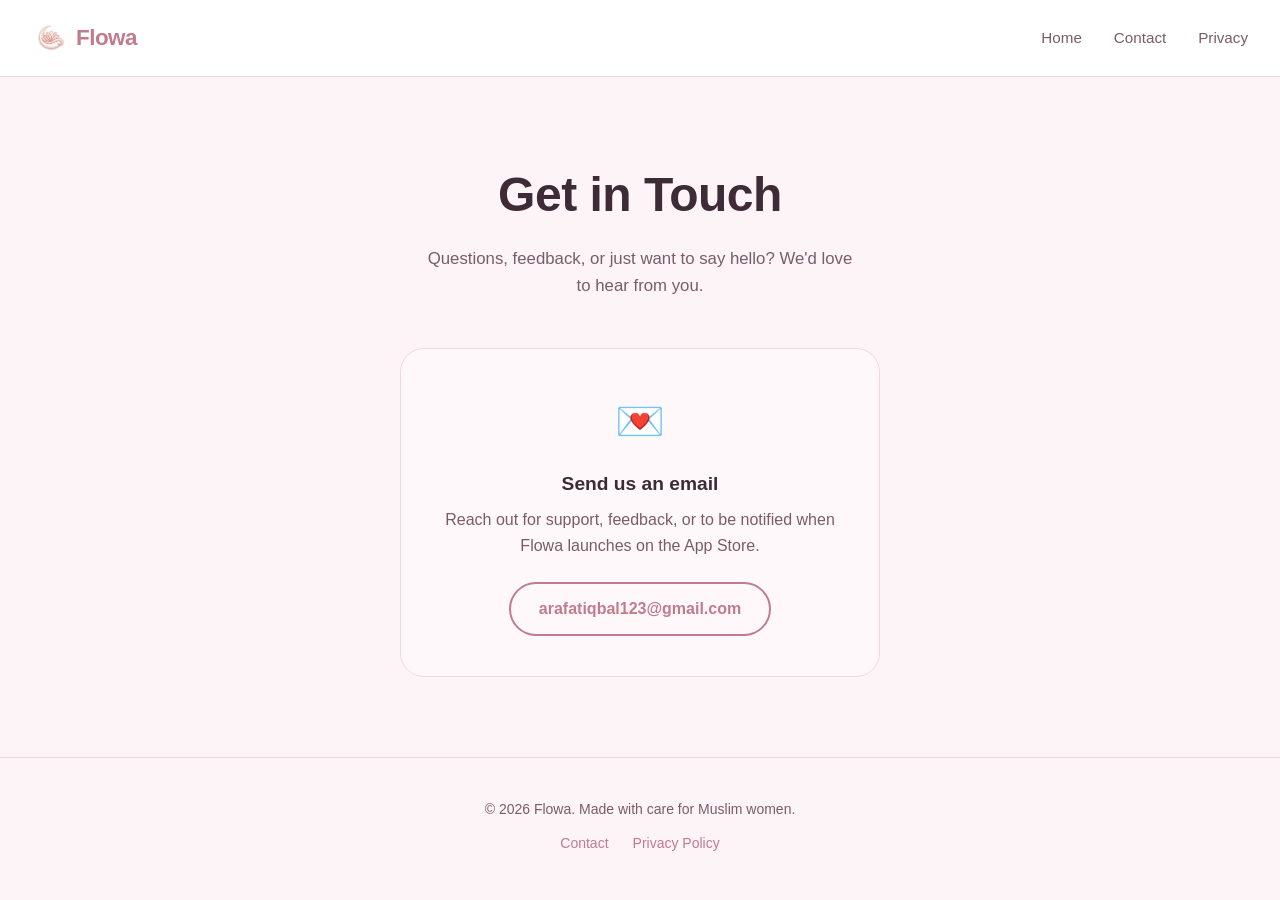
==== contact.html @ a45e1ef1 "Initial commit — Flowa landing site" ====
<!DOCTYPE html>
<html lang="en">
<head>
  <meta charset="UTF-8" />
  <meta name="viewport" content="width=device-width, initial-scale=1.0" />
  <title>Contact — Flowa</title>
  <meta name="description" content="Get in touch with the Flowa team." />
  <link rel="stylesheet" href="style.css" />
</head>
<body>

  <nav>
    <a class="nav-logo" href="index.html">
      <img src="logo-transparent.png" alt="Flowa logo" />
      Flowa
    </a>
    <ul class="nav-links">
      <li><a href="index.html">Home</a></li>
      <li><a href="contact.html">Contact</a></li>
      <li><a href="privacy.html">Privacy</a></li>
    </ul>
  </nav>

  <main>
    <section class="page-hero">
      <h1>Get in Touch</h1>
      <p>Questions, feedback, or just want to say hello? We'd love to hear from you.</p>
    </section>

    <div class="contact-card">
      <span class="feature-icon">💌</span>
      <h3>Send us an email</h3>
      <p>Reach out for support, feedback, or to be notified when Flowa launches on the App Store.</p>
      <a href="mailto:arafatiqbal123@gmail.com" class="email-link">arafatiqbal123@gmail.com</a>
    </div>
  </main>

  <footer>
    <p>&copy; 2026 Flowa. Made with care for Muslim women.</p>
    <div class="footer-links">
      <a href="contact.html">Contact</a>
      <a href="privacy.html">Privacy Policy</a>
    </div>
  </footer>

</body>
</html>
---- style.css ----
*, *::before, *::after { box-sizing: border-box; margin: 0; padding: 0; }

:root {
  --bg: #FDF4F7;
  --accent: #C17B8C;
  --accent-light: #E8A4B8;
  --accent-dark: #9A5A6D;
  --text: #3D2B35;
  --text-muted: #7A5C68;
  --white: #FFFFFF;
  --card-bg: #FFF8FA;
  --border: #F0D9E2;
}

body {
  font-family: -apple-system, BlinkMacSystemFont, 'Segoe UI', Roboto, sans-serif;
  background: var(--bg);
  color: var(--text);
  line-height: 1.6;
}

/* NAV */
nav {
  display: flex;
  align-items: center;
  justify-content: space-between;
  padding: 1.25rem 2rem;
  background: var(--white);
  border-bottom: 1px solid var(--border);
  position: sticky;
  top: 0;
  z-index: 100;
}

.nav-logo {
  display: flex;
  align-items: center;
  gap: 0.5rem;
  font-size: 1.4rem;
  font-weight: 700;
  color: var(--accent);
  text-decoration: none;
  letter-spacing: -0.5px;
}

.nav-logo img {
  height: 36px;
  width: 36px;
  object-fit: contain;
}

.nav-links {
  display: flex;
  gap: 2rem;
  list-style: none;
}

.nav-links a {
  text-decoration: none;
  color: var(--text-muted);
  font-size: 0.95rem;
  font-weight: 500;
  transition: color 0.2s;
}

.nav-links a:hover { color: var(--accent); }

/* HERO */
.hero {
  text-align: center;
  padding: 6rem 2rem 5rem;
  max-width: 680px;
  margin: 0 auto;
}

.hero-logo {
  display: block;
  width: 150px;
  height: 150px;
  object-fit: contain;
  margin: 0 auto 2rem;
  filter: drop-shadow(0 6px 24px rgba(193, 123, 140, 0.3));
}

.hero-arabic {
  font-size: 3.5rem;
  font-weight: 700;
  color: #EAB0C0;
  margin-bottom: 1.25rem;
  direction: rtl;
}

.hero-badge {
  display: inline-block;
  background: #F7E0E9;
  color: var(--accent);
  font-size: 0.8rem;
  font-weight: 600;
  letter-spacing: 0.08em;
  text-transform: uppercase;
  padding: 0.35rem 1rem;
  border-radius: 999px;
  margin-bottom: 1.5rem;
}

.hero h1 {
  font-size: clamp(2.4rem, 5vw, 3.6rem);
  font-weight: 800;
  line-height: 1.15;
  letter-spacing: -1px;
  color: var(--text);
  margin-bottom: 1.25rem;
}

.hero h1 span { color: var(--accent); }

.hero p {
  font-size: 1.15rem;
  color: var(--text-muted);
  max-width: 520px;
  margin: 0 auto 2.5rem;
}

.btn {
  display: inline-flex;
  align-items: center;
  gap: 0.5rem;
  padding: 0.85rem 2rem;
  border-radius: 999px;
  font-size: 1rem;
  font-weight: 600;
  text-decoration: none;
  transition: all 0.2s;
  cursor: pointer;
  border: none;
}

.btn-primary {
  background: var(--accent);
  color: var(--white);
  box-shadow: 0 4px 16px rgba(201, 107, 138, 0.3);
}

.btn-primary:hover {
  background: var(--accent-dark);
  box-shadow: 0 6px 20px rgba(201, 107, 138, 0.4);
  transform: translateY(-1px);
}

.btn-secondary {
  background: transparent;
  color: var(--accent);
  border: 2px solid var(--accent);
}

.btn-secondary:hover {
  background: #F7E0E9;
}

/* FEATURES */
.features {
  padding: 5rem 2rem;
  max-width: 1100px;
  margin: 0 auto;
}

.section-label {
  text-align: center;
  font-size: 0.8rem;
  font-weight: 600;
  letter-spacing: 0.1em;
  text-transform: uppercase;
  color: var(--accent);
  margin-bottom: 0.75rem;
}

.section-title {
  text-align: center;
  font-size: clamp(1.8rem, 3vw, 2.4rem);
  font-weight: 800;
  letter-spacing: -0.5px;
  margin-bottom: 0.75rem;
}

.section-subtitle {
  text-align: center;
  color: var(--text-muted);
  font-size: 1.05rem;
  max-width: 480px;
  margin: 0 auto 3.5rem;
}

.features-grid {
  display: grid;
  grid-template-columns: repeat(auto-fit, minmax(280px, 1fr));
  gap: 1.5rem;
}

.feature-card {
  background: var(--card-bg);
  border: 1px solid var(--border);
  border-radius: 1.25rem;
  padding: 2rem;
  transition: transform 0.2s, box-shadow 0.2s;
}

.feature-card:hover {
  transform: translateY(-3px);
  box-shadow: 0 8px 32px rgba(201, 107, 138, 0.1);
}

.feature-icon {
  font-size: 2rem;
  margin-bottom: 1rem;
  display: block;
}

.feature-card h3 {
  font-size: 1.1rem;
  font-weight: 700;
  margin-bottom: 0.5rem;
  color: var(--text);
}

.feature-card p {
  color: var(--text-muted);
  font-size: 0.95rem;
  line-height: 1.6;
}

/* CTA SECTION */
.cta-section {
  text-align: center;
  padding: 5rem 2rem;
  background: linear-gradient(135deg, #F7E0E9 0%, #FDF4F7 100%);
  border-top: 1px solid var(--border);
  border-bottom: 1px solid var(--border);
}

.cta-section h2 {
  font-size: clamp(1.8rem, 3vw, 2.4rem);
  font-weight: 800;
  letter-spacing: -0.5px;
  margin-bottom: 1rem;
}

.cta-section p {
  color: var(--text-muted);
  font-size: 1.05rem;
  margin-bottom: 2rem;
}

.coming-soon-tag {
  display: inline-block;
  background: var(--accent);
  color: white;
  font-size: 0.75rem;
  font-weight: 700;
  letter-spacing: 0.1em;
  text-transform: uppercase;
  padding: 0.25rem 0.75rem;
  border-radius: 999px;
  margin-bottom: 1.25rem;
}

/* DUA HIGHLIGHT */
.dua-highlight {
  padding: 5rem 2rem;
  background: linear-gradient(135deg, #F7E0E9 0%, #FDF4F7 100%);
  border-top: 1px solid var(--border);
  border-bottom: 1px solid var(--border);
}

.dua-highlight-inner {
  max-width: 680px;
  margin: 0 auto;
  text-align: center;
}

.dua-categories {
  display: flex;
  flex-wrap: wrap;
  justify-content: center;
  gap: 0.75rem;
  margin-top: 2rem;
}

.dua-chip {
  padding: 0.5rem 1.1rem;
  border-radius: 999px;
  font-size: 0.9rem;
  font-weight: 600;
}

.dua-orange { background: #FEF0E0; color: #B45309; }
.dua-blue   { background: #E0F0FE; color: #1D4ED8; }
.dua-green  { background: #DCFCE7; color: #166534; }
.dua-rose   { background: #FDE8EF; color: #9A5A6D; }
.dua-purple { background: #EDE9FE; color: #5B21B6; }

/* CONTACT PAGE */
.page-hero {
  text-align: center;
  padding: 5rem 2rem 3rem;
}

.page-hero h1 {
  font-size: clamp(2rem, 4vw, 3rem);
  font-weight: 800;
  letter-spacing: -0.5px;
  margin-bottom: 0.75rem;
}

.page-hero p {
  color: var(--text-muted);
  font-size: 1.05rem;
  max-width: 440px;
  margin: 0 auto;
}

.contact-card {
  max-width: 480px;
  margin: 0 auto 5rem;
  background: var(--card-bg);
  border: 1px solid var(--border);
  border-radius: 1.5rem;
  padding: 2.5rem;
  text-align: center;
}

.contact-card .feature-icon { font-size: 2.5rem; }

.contact-card h3 {
  font-size: 1.2rem;
  font-weight: 700;
  margin-bottom: 0.5rem;
}

.contact-card p {
  color: var(--text-muted);
  margin-bottom: 1.5rem;
}

.contact-card a.email-link {
  display: inline-block;
  font-size: 1rem;
  font-weight: 600;
  color: var(--accent);
  text-decoration: none;
  padding: 0.75rem 1.75rem;
  border: 2px solid var(--accent);
  border-radius: 999px;
  transition: all 0.2s;
}

.contact-card a.email-link:hover {
  background: var(--accent);
  color: white;
}

/* PRIVACY PAGE */
.privacy-content {
  max-width: 720px;
  margin: 0 auto;
  padding: 0 2rem 5rem;
}

.privacy-content h2 {
  font-size: 1.3rem;
  font-weight: 700;
  margin: 2.5rem 0 0.75rem;
  color: var(--text);
}

.privacy-content p, .privacy-content li {
  color: var(--text-muted);
  font-size: 0.98rem;
  margin-bottom: 0.75rem;
  line-height: 1.7;
}

.privacy-content ul {
  padding-left: 1.5rem;
  margin-bottom: 1rem;
}

.privacy-content ul li { margin-bottom: 0.4rem; }

.privacy-meta {
  background: var(--card-bg);
  border: 1px solid var(--border);
  border-radius: 1rem;
  padding: 1.25rem 1.5rem;
  margin-bottom: 2rem;
  font-size: 0.9rem;
  color: var(--text-muted);
}

/* FOOTER */
footer {
  padding: 2.5rem 2rem;
  text-align: center;
  border-top: 1px solid var(--border);
  color: var(--text-muted);
  font-size: 0.875rem;
}

footer a {
  color: var(--accent);
  text-decoration: none;
}

footer a:hover { text-decoration: underline; }

.footer-links {
  display: flex;
  justify-content: center;
  gap: 1.5rem;
  margin-top: 0.75rem;
}

/* RESPONSIVE */
@media (max-width: 600px) {
  nav { padding: 1rem 1.25rem; }
  .nav-links { gap: 1.25rem; }
  .hero { padding: 4rem 1.25rem 3.5rem; }
  .features { padding: 3.5rem 1.25rem; }
}
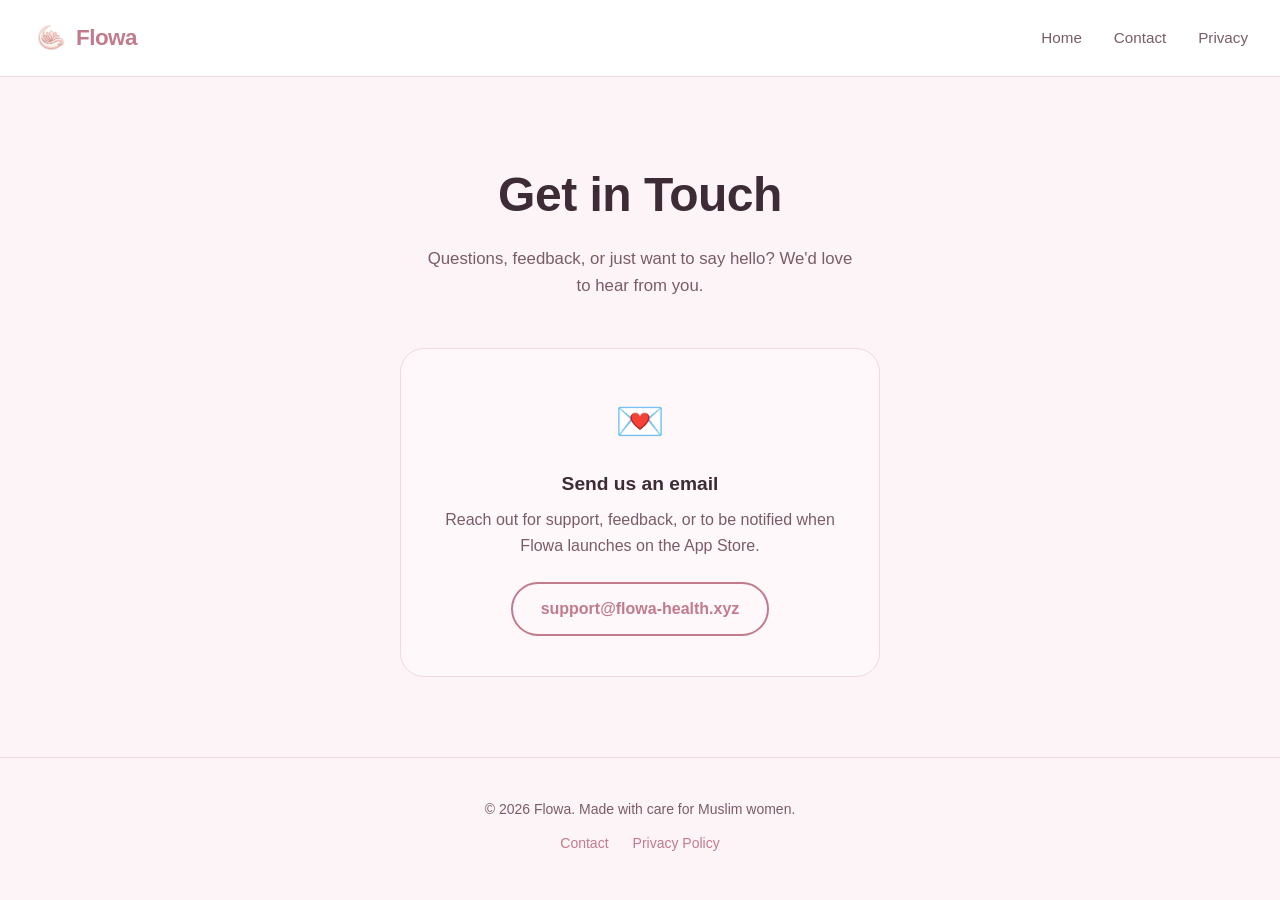
==== commit 15f512ef: "Update contact email to support@flowa-health.xyz Co-Authored-By: Claude Sonnet 4.6 <noreply@anthropi" ====
--- a/contact.html
+++ b/contact.html
@@ -5,19 +5,23 @@
   <meta name="viewport" content="width=device-width, initial-scale=1.0" />
   <title>Contact — Flowa</title>
   <meta name="description" content="Get in touch with the Flowa team." />
+  <link rel="apple-touch-icon" sizes="180x180" href="apple-touch-icon.png" />
+  <link rel="icon" type="image/png" sizes="32x32" href="favicon-32x32.png" />
+  <link rel="icon" type="image/png" sizes="16x16" href="favicon-16x16.png" />
+  <link rel="manifest" href="site.webmanifest" />
   <link rel="stylesheet" href="style.css" />
 </head>
 <body>
 
   <nav>
-    <a class="nav-logo" href="index.html">
+    <a class="nav-logo" href="/">
       <img src="logo-transparent.png" alt="Flowa logo" />
       Flowa
     </a>
     <ul class="nav-links">
-      <li><a href="index.html">Home</a></li>
-      <li><a href="contact.html">Contact</a></li>
-      <li><a href="privacy.html">Privacy</a></li>
+      <li><a href="/">Home</a></li>
+      <li><a href="/contact">Contact</a></li>
+      <li><a href="/privacy">Privacy</a></li>
     </ul>
   </nav>
 
@@ -31,15 +35,15 @@
       <span class="feature-icon">💌</span>
       <h3>Send us an email</h3>
       <p>Reach out for support, feedback, or to be notified when Flowa launches on the App Store.</p>
-      <a href="mailto:arafatiqbal123@gmail.com" class="email-link">arafatiqbal123@gmail.com</a>
+      <a href="mailto:support@flowa-health.xyz" class="email-link">support@flowa-health.xyz</a>
     </div>
   </main>
 
   <footer>
     <p>&copy; 2026 Flowa. Made with care for Muslim women.</p>
     <div class="footer-links">
-      <a href="contact.html">Contact</a>
-      <a href="privacy.html">Privacy Policy</a>
+      <a href="/contact">Contact</a>
+      <a href="/privacy">Privacy Policy</a>
     </div>
   </footer>
 
